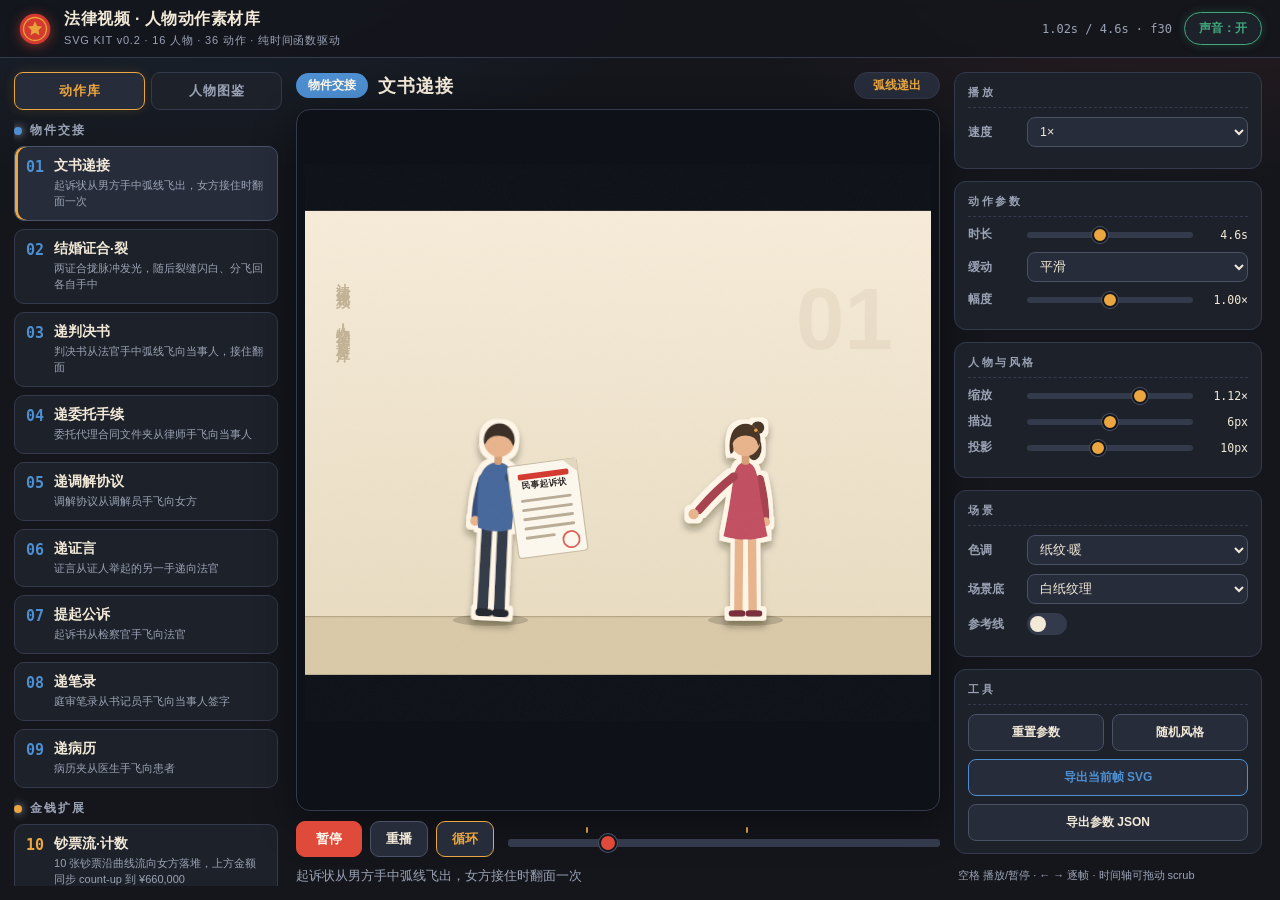
==== index.html @ 163bc9ed "lawyer-svg-kit v0.2: 16 人物 36 动作 + 预览台 + Skill 教学文档 - 极简无表情剪影人物 16 基础 + 14 变体，覆盖 11 个法律业务领域 - 9 个动作工" ====
<!DOCTYPE html>
<html lang="zh-CN">
<head>
<meta charset="UTF-8">
<meta name="viewport" content="width=device-width, initial-scale=1">
<title>法律视频 · 人物动作素材库</title>
<link rel="stylesheet" href="style.css">
</head>
<body>
<header class="top">
  <div class="brand">
    <svg viewBox="0 0 40 40" class="sealIcon" aria-hidden="true">
      <circle cx="20" cy="20" r="18" fill="#d43a2f"/>
      <circle cx="20" cy="20" r="13.5" fill="none" stroke="#e9a13b" stroke-width="1.6"/>
      <path d="M20,11 l2.6,5.4 5.9,.8 -4.3,4.2 1,5.9 -5.2,-2.8 -5.2,2.8 1,-5.9 -4.3,-4.2 5.9,-.8 Z" fill="#e9a13b"/>
    </svg>
    <div>
      <h1>法律视频 · 人物动作素材库</h1>
      <span class="ver">SVG KIT v0.2 · 16 人物 · 36 动作 · 纯时间函数驱动</span>
    </div>
  </div>
  <div class="topRight">
    <span id="readout" class="readout">0.00s · f0</span>
    <button id="soundBtn" class="sound on">声音：开</button>
  </div>
</header>

<main class="layout">
  <div class="libCol">
    <div class="libToggle" role="tablist" aria-label="库模式">
      <button id="modeActs" class="modeBtn on" role="tab">动作库</button>
      <button id="modeChars" class="modeBtn" role="tab">人物图鉴</button>
    </div>
    <aside class="libs" id="libs" aria-label="动作列表"></aside>
  </div>

  <section class="stageWrap">
    <div class="stageHead">
      <span id="catChip" class="catChip">物件交接</span>
      <strong id="actName">文书递接</strong>
      <span id="phaseChip" class="phaseChip"></span>
    </div>
    <div id="variantRow" class="chipRow" hidden></div>
    <div id="charActs" class="chipRow" hidden></div>
    <div class="stageBox">
      <svg id="stage" viewBox="0 60 1080 740" preserveAspectRatio="xMidYMid meet" font-family="'Noto Sans SC','PingFang SC','Microsoft YaHei',sans-serif">
        <defs>
          <linearGradient id="bgGrad" x1="0" y1="0" x2="0" y2="1">
            <stop id="bgStop1" offset="0" stop-color="#f6ecd9"/>
            <stop id="bgStop2" offset="1" stop-color="#e7dabf"/>
          </linearGradient>
          <filter id="cutout" x="-40%" y="-40%" width="180%" height="180%">
            <feMorphology id="cutDilate" in="SourceAlpha" operator="dilate" radius="6" result="d"/>
            <feFlood flood-color="#fff6e8" result="f"/>
            <feComposite in="f" in2="d" operator="in" result="o"/>
            <feDropShadow id="cutShadow" in="o" dx="0" dy="9" stdDeviation="6" flood-color="#1a1408" flood-opacity=".35" result="s"/>
            <feMerge><feMergeNode in="s"/><feMergeNode in="SourceGraphic"/></feMerge>
          </filter>
          <filter id="grain">
            <feTurbulence type="fractalNoise" baseFrequency=".8" numOctaves="2" stitchTiles="stitch"/>
            <feColorMatrix type="saturate" values="0"/>
            <feComponentTransfer><feFuncA type="linear" slope=".07"/></feComponentTransfer>
          </filter>
        </defs>
        <rect id="bgRect" width="1080" height="800" fill="url(#bgGrad)"/>
        <rect id="groundRect" y="700" width="1080" height="100" fill="#d9c9a8"/>
        <line id="groundLine" x1="0" y1="700" x2="1080" y2="700" stroke="#b7a687" stroke-width="2"/>
        <text id="stageVert" x="66" y="104" writing-mode="vertical-rl" font-size="25" font-weight="700" letter-spacing="7" fill="#b7a687" opacity=".8">法律视频 · 人物动作素材库</text>
        <text id="stageNum" x="1014" y="238" text-anchor="end" font-size="150" font-weight="900" fill="#b7a687" opacity=".14">01</text>
        <g id="bgFurn"></g>
        <g id="sceneRoot"></g>
        <g id="guidesLayer" opacity="0">
          <path d="M0,700 H1080 M540,80 V700" stroke="#4d8fd1" stroke-width="1.5" stroke-dasharray="6 8" opacity=".45" fill="none"/>
          <path id="guidePath" fill="none" stroke="#4d8fd1" stroke-width="2.5" stroke-dasharray="10 8" opacity=".8"/>
          <g id="guideCross" stroke="#c25062" stroke-width="2.5" fill="none" opacity=".9"></g>
        </g>
        <rect width="1080" height="800" filter="url(#grain)" opacity=".5" pointer-events="none"/>
      </svg>
    </div>
    <div class="stageFoot">
      <div class="transport">
        <button id="playBtn" class="tbtn primary">暂停</button>
        <button id="restartBtn" class="tbtn">重播</button>
        <button id="loopBtn" class="tbtn on" aria-pressed="true">循环</button>
      </div>
      <div class="scrubWrap">
        <div class="ticks" id="ticks"></div>
        <input id="scrub" type="range" min="0" max="1000" value="0" aria-label="时间轴">
      </div>
    </div>
    <p class="desc" id="actDesc"></p>
  </section>

  <aside class="controls" aria-label="实时参数">
    <div class="ctlGroup">
      <h3>播放</h3>
      <label class="row sel"><span class="lbl">速度</span>
        <select id="speed">
          <option value="0.5">0.5×</option><option value="0.75">0.75×</option>
          <option value="1" selected>1×</option><option value="1.25">1.25×</option>
          <option value="1.5">1.5×</option><option value="2">2×</option>
        </select>
      </label>
    </div>
    <div class="ctlGroup">
      <h3>动作参数</h3>
      <label class="row"><span class="lbl">时长</span><input id="dur" type="range" min="2" max="8" step="0.1"><span class="val" id="durVal"></span></label>
      <label class="row sel"><span class="lbl">缓动</span>
        <select id="ease">
          <option value="smooth">平滑</option><option value="spring">弹性</option>
          <option value="back">回弹</option><option value="linear">线性</option>
        </select>
      </label>
      <label class="row"><span class="lbl">幅度</span><input id="amp" type="range" min="0.4" max="1.6" step="0.05"><span class="val" id="ampVal"></span></label>
    </div>
    <div class="ctlGroup">
      <h3>人物与风格</h3>
      <label class="row"><span class="lbl">缩放</span><input id="scale" type="range" min="0.7" max="1.3" step="0.02"><span class="val" id="scaleVal"></span></label>
      <label class="row"><span class="lbl">描边</span><input id="outline" type="range" min="0" max="12" step="1"><span class="val" id="outlineVal"></span></label>
      <label class="row"><span class="lbl">投影</span><input id="shadow" type="range" min="0" max="24" step="1"><span class="val" id="shadowVal"></span></label>
    </div>
    <div class="ctlGroup">
      <h3>场景</h3>
      <label class="row sel"><span class="lbl">色调</span>
        <select id="theme">
          <option value="cream">纸纹·暖</option><option value="mist">雾青·冷</option><option value="dusk">暮色·深</option>
        </select>
      </label>
      <label class="row sel"><span class="lbl">场景底</span>
        <select id="bg">
          <option value="paper">白纸纹理</option><option value="home">家中·桌</option>
          <option value="court">法庭·席</option><option value="register">登记处</option>
        </select>
      </label>
      <label class="row switchRow"><span class="lbl">参考线</span>
        <span class="switch"><input type="checkbox" id="guides"><i></i></span>
      </label>
    </div>
    <div class="ctlGroup">
      <h3>工具</h3>
      <div class="btnGrid">
        <button id="resetBtn">重置参数</button>
        <button id="randBtn">随机风格</button>
        <button id="exportSvgBtn" class="wide">导出当前帧 SVG</button>
        <button id="exportJsonBtn" class="wide">导出参数 JSON</button>
      </div>
    </div>
    <p class="hint">空格 播放/暂停 · ← → 逐帧 · 时间轴可拖动 scrub<br>刻度标记 = 音效事件点</p>
  </aside>
</main>

<script src="kit.js"></script>
<script src="actions.js"></script>
<script src="app.js"></script>
</body>
</html>
---- style.css ----
:root {
  --ink: #14161c;
  --panel: #1d2129;
  --panel2: #262c3a;
  --line: #333a4b;
  --line2: #4a5266;
  --cream: #f2e9d8;
  --mut: #9aa3b5;
  --seal: #e04a3a;
  --amber: #eba63f;
  --jade: #3fa87c;
  --azure: #4d8fd1;
  --magenta: #c25062;
}
* { box-sizing: border-box; margin: 0; padding: 0; scrollbar-width: thin; scrollbar-color: var(--line2) transparent; }
::-webkit-scrollbar { width: 10px; height: 10px; }
::-webkit-scrollbar-track { background: transparent; }
::-webkit-scrollbar-thumb { background: var(--line); border-radius: 6px; border: 2px solid var(--ink); }
::-webkit-scrollbar-thumb:hover { background: var(--line2); }

html, body { height: 100%; }
body {
  background:
    radial-gradient(900px 420px at 12% -8%, rgba(77, 143, 209, .14), transparent 60%),
    radial-gradient(800px 400px at 92% -6%, rgba(224, 74, 58, .12), transparent 60%),
    var(--ink);
  color: var(--cream);
  font-family: 'Noto Sans SC', 'PingFang SC', 'Microsoft YaHei', sans-serif;
  overflow: hidden;
}
button { font-family: inherit; cursor: pointer; }
:focus-visible { outline: 2px solid var(--amber); outline-offset: 2px; }

.top {
  height: 58px; display: flex; align-items: center; justify-content: space-between;
  padding: 0 18px; border-bottom: 1px solid var(--line);
  background: rgba(20, 22, 28, .9); backdrop-filter: blur(6px);
}
.brand { display: flex; align-items: center; gap: 12px; }
.sealIcon { width: 34px; height: 34px; filter: drop-shadow(0 2px 6px rgba(224, 74, 58, .5)); }
.brand h1 { font-size: 16px; font-weight: 800; letter-spacing: .5px; }
.ver { font-size: 11px; color: var(--mut); letter-spacing: .8px; }
.topRight { display: flex; align-items: center; gap: 12px; }
.readout { font-family: ui-monospace, Consolas, monospace; font-size: 12px; color: var(--mut); min-width: 150px; text-align: right; }
.sound {
  padding: 7px 14px; border-radius: 999px; border: 1px solid var(--line2);
  background: var(--panel); color: var(--mut); font-size: 12px; font-weight: 700;
  transition: all .18s;
}
.sound.on { color: var(--jade); border-color: var(--jade); box-shadow: 0 0 10px rgba(63, 168, 124, .25); }

.layout {
  display: grid; grid-template-columns: 268px minmax(0, 1fr) 312px;
  gap: 14px; padding: 14px; height: calc(100vh - 58px);
}
.libs, .controls { overflow-y: auto; min-height: 0; padding-right: 4px; }
.libCol { display: flex; flex-direction: column; min-height: 0; gap: 10px; }
.libCol .libs { flex: 1; }
.libToggle { display: grid; grid-template-columns: 1fr 1fr; gap: 6px; }
.modeBtn {
  padding: 9px 6px; border-radius: 9px; font-size: 13px; font-weight: 800; letter-spacing: 1px;
  background: var(--panel); border: 1px solid var(--line); color: var(--mut); transition: all .15s;
}
.modeBtn:hover { border-color: var(--line2); color: var(--cream); }
.modeBtn.on { background: var(--panel2); border-color: var(--amber); color: var(--amber); box-shadow: 0 0 12px rgba(235, 166, 63, .15); }

.libHead {
  display: flex; align-items: center; gap: 8px; margin: 12px 0 7px;
  font-size: 12px; font-weight: 800; letter-spacing: 2px; color: var(--mut);
}
.libHead:first-child { margin-top: 2px; }
.dot { width: 8px; height: 8px; border-radius: 50%; box-shadow: 0 0 8px currentColor; }
.actBtn {
  width: 100%; display: flex; gap: 10px; align-items: flex-start; text-align: left;
  padding: 10px 11px; margin-bottom: 8px; border-radius: 10px;
  background: var(--panel); border: 1px solid var(--line); color: var(--cream);
  transition: transform .15s, border-color .15s, background .15s;
}
.actBtn:hover { transform: translateX(3px); border-color: var(--line2); }
.actBtn.on { background: var(--panel2); border-color: var(--line2); box-shadow: inset 3px 0 0 var(--amber); }
.actBtn .num { font-family: ui-monospace, Consolas, monospace; font-size: 15px; font-weight: 800; padding-top: 1px; }
.actBtn .meta { display: flex; flex-direction: column; gap: 3px; min-width: 0; }
.actBtn strong { font-size: 13.5px; font-weight: 700; }
.actBtn small { font-size: 11px; color: var(--mut); line-height: 1.45; }
.vcount { font-style: normal; font-size: 10.5px; font-weight: 800; color: var(--amber); margin-left: 6px; vertical-align: 1px; }

.chipRow { display: flex; align-items: center; flex-wrap: wrap; gap: 7px; }
.chipRow[hidden] { display: none; }
.rowLbl { font-size: 11px; font-weight: 800; letter-spacing: 2px; color: var(--mut); margin-right: 2px; }
.rowNone { font-size: 11.5px; color: var(--mut); }
.pill {
  padding: 5px 13px; border-radius: 999px; font-size: 12px; font-weight: 700;
  background: var(--panel); border: 1px solid var(--line2); color: var(--cream); transition: all .15s;
}
.pill:hover { border-color: var(--amber); color: var(--amber); transform: translateY(-1px); }
.pill.on { background: var(--amber); border-color: var(--amber); color: var(--ink); }
.pill.act { border-color: var(--azure); color: var(--azure); }
.pill.act:hover { background: rgba(77, 143, 209, .14); color: var(--azure); }

.stageWrap { display: flex; flex-direction: column; min-width: 0; min-height: 0; gap: 10px; }
.stageHead { display: flex; align-items: center; gap: 10px; }
.catChip { padding: 4px 12px; border-radius: 999px; font-size: 12px; font-weight: 800; color: #fff8ec; }
.stageHead strong { font-size: 18px; font-weight: 800; letter-spacing: 1px; }
.phaseChip {
  margin-left: auto; padding: 4px 12px; border-radius: 999px;
  background: var(--panel2); border: 1px solid var(--line); color: var(--amber);
  font-size: 12px; font-weight: 700; min-width: 86px; text-align: center;
}
.stageBox {
  flex: 1; min-height: 0; display: grid; place-items: center;
  background: #0e1118; border: 1px solid var(--line); border-radius: 14px; padding: 8px;
  box-shadow: 0 12px 40px rgba(0, 0, 0, .45);
}
.stageBox svg { width: 100%; height: 100%; display: block; border-radius: 8px; }
.stageFoot { display: flex; align-items: center; gap: 14px; }
.transport { display: flex; gap: 8px; }
.tbtn {
  padding: 8px 15px; border-radius: 9px; font-size: 13px; font-weight: 700;
  background: var(--panel2); border: 1px solid var(--line2); color: var(--cream);
  transition: all .15s;
}
.tbtn:hover { border-color: var(--amber); }
.tbtn.primary { background: var(--seal); border-color: var(--seal); color: #fff8ec; min-width: 66px; }
.tbtn.primary.paused { background: var(--jade); border-color: var(--jade); }
.tbtn.on { color: var(--amber); border-color: var(--amber); }
.scrubWrap { position: relative; flex: 1; padding-top: 6px; }
.ticks { position: absolute; left: 0; right: 0; top: 0; height: 6px; pointer-events: none; }
.ticks span { position: absolute; top: 0; width: 2px; height: 6px; background: var(--amber); border-radius: 1px; opacity: .85; }
.desc { font-size: 12.5px; color: var(--mut); line-height: 1.5; }

input[type="range"] {
  -webkit-appearance: none; appearance: none; width: 100%; height: 6px;
  background: var(--line); border-radius: 3px; outline-offset: 4px;
}
input[type="range"]::-webkit-slider-thumb {
  -webkit-appearance: none; width: 16px; height: 16px; border-radius: 50%;
  background: var(--amber); border: 2px solid var(--ink);
  box-shadow: 0 0 0 1px var(--line2); cursor: grab; transition: transform .12s;
}
input[type="range"]::-webkit-slider-thumb:hover { transform: scale(1.2); }
input[type="range"]::-moz-range-thumb {
  width: 14px; height: 14px; border-radius: 50%; background: var(--amber);
  border: 2px solid var(--ink); cursor: grab;
}
input[type="range"]::-moz-range-track { height: 6px; background: var(--line); border-radius: 3px; }
#scrub { height: 8px; }
#scrub::-webkit-slider-thumb { width: 18px; height: 18px; background: var(--seal); }

.controls { display: flex; flex-direction: column; gap: 12px; }
.ctlGroup { background: var(--panel); border: 1px solid var(--line); border-radius: 12px; padding: 12px 13px; }
.ctlGroup h3 {
  font-size: 11px; font-weight: 800; letter-spacing: 2.5px; color: var(--mut);
  margin-bottom: 9px; padding-bottom: 7px; border-bottom: 1px dashed var(--line);
}
.row { display: grid; grid-template-columns: 50px 1fr 46px; gap: 9px; align-items: center; margin: 9px 0; }
.row.sel { grid-template-columns: 50px 1fr; }
.row.switchRow { grid-template-columns: 50px 1fr; }
.lbl { font-size: 12px; color: var(--mut); font-weight: 600; }
.val { font-size: 11.5px; color: var(--cream); text-align: right; font-family: ui-monospace, Consolas, monospace; }
select {
  background: var(--panel2); border: 1px solid var(--line2); color: var(--cream);
  border-radius: 8px; padding: 6px 8px; font-size: 12.5px; font-family: inherit; width: 100%;
}
select:hover { border-color: var(--amber); }
.switch { position: relative; display: inline-block; width: 40px; height: 22px; justify-self: start; }
.switch input { position: absolute; opacity: 0; width: 100%; height: 100%; cursor: pointer; z-index: 2; margin: 0; }
.switch i {
  position: absolute; inset: 0; border-radius: 11px; background: var(--line);
  transition: background .18s;
}
.switch i::after {
  content: ''; position: absolute; top: 3px; left: 3px; width: 16px; height: 16px;
  border-radius: 50%; background: var(--cream); transition: transform .18s;
}
.switch input:checked + i { background: var(--jade); }
.switch input:checked + i::after { transform: translateX(18px); }
.btnGrid { display: grid; grid-template-columns: 1fr 1fr; gap: 8px; }
.btnGrid button {
  padding: 9px 6px; border-radius: 8px; font-size: 12px; font-weight: 700;
  background: var(--panel2); border: 1px solid var(--line2); color: var(--cream);
  transition: all .15s;
}
.btnGrid button:hover { border-color: var(--amber); color: var(--amber); transform: translateY(-1px); }
.btnGrid .wide { grid-column: 1 / -1; }
#exportSvgBtn { border-color: var(--azure); color: var(--azure); }
#exportSvgBtn:hover { background: rgba(77, 143, 209, .12); }
.hint { font-size: 11px; color: var(--mut); line-height: 1.7; padding: 0 4px 8px; }

@media (max-width: 1180px) {
  body { overflow: auto; }
  .layout { grid-template-columns: 1fr; height: auto; }
  .stageWrap { order: 1; }
  .libCol { order: 2; }
  .libs { display: grid; grid-template-columns: repeat(auto-fill, minmax(230px, 1fr)); gap: 0 10px; overflow: visible; }
  .libHead { grid-column: 1 / -1; }
  .controls { order: 3; display: grid; grid-template-columns: 1fr 1fr; align-items: start; overflow: visible; }
  .hint { grid-column: 1 / -1; }
  .stageBox { aspect-ratio: 1080 / 800; flex: none; }
}
@media (max-width: 640px) {
  .controls { grid-template-columns: 1fr; }
  .brand h1 { font-size: 13px; }
  .ver { display: none; }
  .readout { display: none; }
  .stageFoot { flex-wrap: wrap; }
  .scrubWrap { flex-basis: 100%; }
}
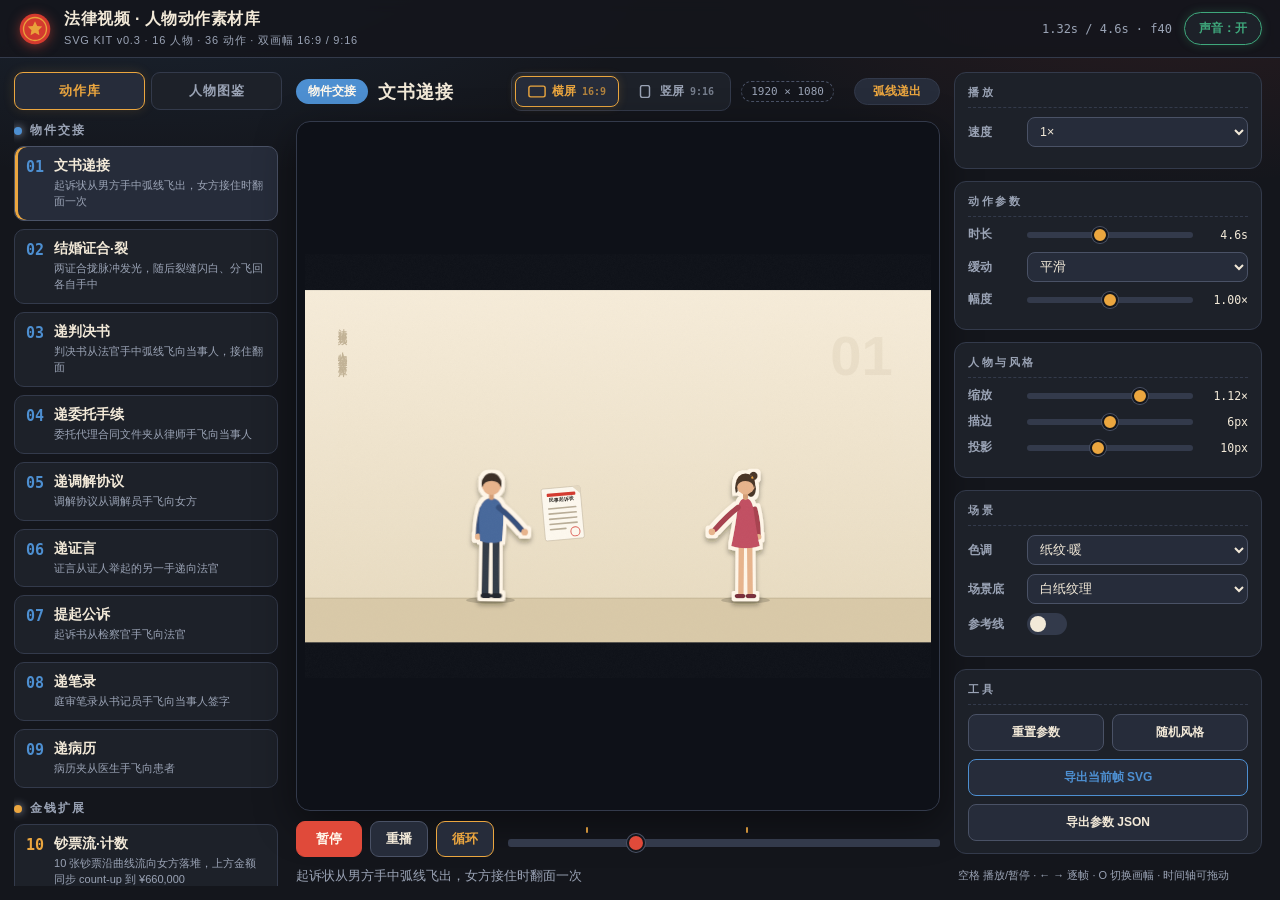
==== commit 614c7d85: "lawyer-svg-kit v0.3: 双画幅 16:9 / 9:16 生成 - 设计空间 1080×800 经 X/Yg/Ys 自动映射到横屏 1920×1080 与竖屏 1080×1920，  " ====
--- a/index.html
+++ b/index.html
@@ -16,7 +16,7 @@
     </svg>
     <div>
       <h1>法律视频 · 人物动作素材库</h1>
-      <span class="ver">SVG KIT v0.2 · 16 人物 · 36 动作 · 纯时间函数驱动</span>
+      <span class="ver">SVG KIT v0.3 · 16 人物 · 36 动作 · 双画幅 16:9 / 9:16</span>
     </div>
   </div>
   <div class="topRight">
@@ -38,12 +38,23 @@
     <div class="stageHead">
       <span id="catChip" class="catChip">物件交接</span>
       <strong id="actName">文书递接</strong>
+      <div class="orientToggle" role="tablist" aria-label="画幅">
+        <button id="orientLand" class="orientBtn on" role="tab" aria-selected="true">
+          <svg viewBox="0 0 20 14" aria-hidden="true"><rect x="1" y="1" width="18" height="12" rx="2" fill="none" stroke="currentColor" stroke-width="1.6"/></svg>
+          横屏<span class="ratio">16:9</span>
+        </button>
+        <button id="orientPort" class="orientBtn" role="tab" aria-selected="false">
+          <svg viewBox="0 0 20 14" aria-hidden="true"><rect x="5" y="0.5" width="10" height="13" rx="2" fill="none" stroke="currentColor" stroke-width="1.6"/></svg>
+          竖屏<span class="ratio">9:16</span>
+        </button>
+      </div>
+      <span id="canvasBadge" class="canvasBadge">1920 × 1080</span>
       <span id="phaseChip" class="phaseChip"></span>
     </div>
     <div id="variantRow" class="chipRow" hidden></div>
     <div id="charActs" class="chipRow" hidden></div>
     <div class="stageBox">
-      <svg id="stage" viewBox="0 60 1080 740" preserveAspectRatio="xMidYMid meet" font-family="'Noto Sans SC','PingFang SC','Microsoft YaHei',sans-serif">
+      <svg id="stage" viewBox="0 0 1920 1080" preserveAspectRatio="xMidYMid meet" font-family="'Noto Sans SC','PingFang SC','Microsoft YaHei',sans-serif">
         <defs>
           <linearGradient id="bgGrad" x1="0" y1="0" x2="0" y2="1">
             <stop id="bgStop1" offset="0" stop-color="#f6ecd9"/>
@@ -62,19 +73,19 @@
             <feComponentTransfer><feFuncA type="linear" slope=".07"/></feComponentTransfer>
           </filter>
         </defs>
-        <rect id="bgRect" width="1080" height="800" fill="url(#bgGrad)"/>
-        <rect id="groundRect" y="700" width="1080" height="100" fill="#d9c9a8"/>
-        <line id="groundLine" x1="0" y1="700" x2="1080" y2="700" stroke="#b7a687" stroke-width="2"/>
-        <text id="stageVert" x="66" y="104" writing-mode="vertical-rl" font-size="25" font-weight="700" letter-spacing="7" fill="#b7a687" opacity=".8">法律视频 · 人物动作素材库</text>
-        <text id="stageNum" x="1014" y="238" text-anchor="end" font-size="150" font-weight="900" fill="#b7a687" opacity=".14">01</text>
+        <rect id="bgRect" width="1920" height="1080" fill="url(#bgGrad)"/>
+        <rect id="groundRect" y="945" width="1920" height="135" fill="#d9c9a8"/>
+        <line id="groundLine" x1="0" y1="945" x2="1920" y2="945" stroke="#b7a687" stroke-width="2"/>
+        <text id="stageVert" x="117" y="96" writing-mode="vertical-rl" font-size="28.8" font-weight="700" letter-spacing="7" fill="#b7a687" opacity=".8">法律视频 · 人物动作素材库</text>
+        <text id="stageNum" x="1803" y="259" text-anchor="end" font-size="172.5" font-weight="900" fill="#b7a687" opacity=".14">01</text>
         <g id="bgFurn"></g>
         <g id="sceneRoot"></g>
         <g id="guidesLayer" opacity="0">
-          <path d="M0,700 H1080 M540,80 V700" stroke="#4d8fd1" stroke-width="1.5" stroke-dasharray="6 8" opacity=".45" fill="none"/>
+          <path id="guideBase" d="M0,945 H1920 M960,-15 V945" stroke="#4d8fd1" stroke-width="1.5" stroke-dasharray="6 8" opacity=".45" fill="none"/>
           <path id="guidePath" fill="none" stroke="#4d8fd1" stroke-width="2.5" stroke-dasharray="10 8" opacity=".8"/>
           <g id="guideCross" stroke="#c25062" stroke-width="2.5" fill="none" opacity=".9"></g>
         </g>
-        <rect width="1080" height="800" filter="url(#grain)" opacity=".5" pointer-events="none"/>
+        <rect id="grainRect" width="1920" height="1080" filter="url(#grain)" opacity=".5" pointer-events="none"/>
       </svg>
     </div>
     <div class="stageFoot">
@@ -145,7 +156,7 @@
         <button id="exportJsonBtn" class="wide">导出参数 JSON</button>
       </div>
     </div>
-    <p class="hint">空格 播放/暂停 · ← → 逐帧 · 时间轴可拖动 scrub<br>刻度标记 = 音效事件点</p>
+    <p class="hint">空格 播放/暂停 · ← → 逐帧 · O 切换画幅 · 时间轴可拖动 scrub<br>刻度标记 = 音效事件点</p>
   </aside>
 </main>
 
--- a/style.css
+++ b/style.css
@@ -30,6 +30,9 @@
 }
 button { font-family: inherit; cursor: pointer; }
 :focus-visible { outline: 2px solid var(--amber); outline-offset: 2px; }
+@media (prefers-reduced-motion: reduce) {
+  * { transition: none !important; animation: none !important; }
+}
 
 .top {
   height: 58px; display: flex; align-items: center; justify-content: space-between;
@@ -98,11 +101,28 @@
 .pill.act:hover { background: rgba(77, 143, 209, .14); color: var(--azure); }
 
 .stageWrap { display: flex; flex-direction: column; min-width: 0; min-height: 0; gap: 10px; }
-.stageHead { display: flex; align-items: center; gap: 10px; }
+.stageHead { display: flex; align-items: center; gap: 10px; flex-wrap: wrap; }
 .catChip { padding: 4px 12px; border-radius: 999px; font-size: 12px; font-weight: 800; color: #fff8ec; }
 .stageHead strong { font-size: 18px; font-weight: 800; letter-spacing: 1px; }
+.orientToggle {
+  display: flex; gap: 4px; margin-left: auto; padding: 3px;
+  background: var(--panel); border: 1px solid var(--line); border-radius: 10px;
+}
+.orientBtn {
+  display: flex; align-items: center; gap: 6px; padding: 6px 12px; border-radius: 8px;
+  border: 1px solid transparent; background: transparent; color: var(--mut);
+  font-size: 12px; font-weight: 800; transition: all .15s;
+}
+.orientBtn svg { width: 18px; height: 13px; flex: none; }
+.orientBtn .ratio { font-size: 10px; opacity: .7; font-family: ui-monospace, Consolas, monospace; }
+.orientBtn:hover { color: var(--cream); }
+.orientBtn.on { background: var(--panel2); border-color: var(--amber); color: var(--amber); box-shadow: 0 0 10px rgba(235, 166, 63, .18); }
+.canvasBadge {
+  font-family: ui-monospace, Consolas, monospace; font-size: 11px; color: var(--mut);
+  border: 1px dashed var(--line2); padding: 3px 9px; border-radius: 999px; white-space: nowrap;
+}
 .phaseChip {
-  margin-left: auto; padding: 4px 12px; border-radius: 999px;
+  margin-left: 10px; padding: 4px 12px; border-radius: 999px;
   background: var(--panel2); border: 1px solid var(--line); color: var(--amber);
   font-size: 12px; font-weight: 700; min-width: 86px; text-align: center;
 }
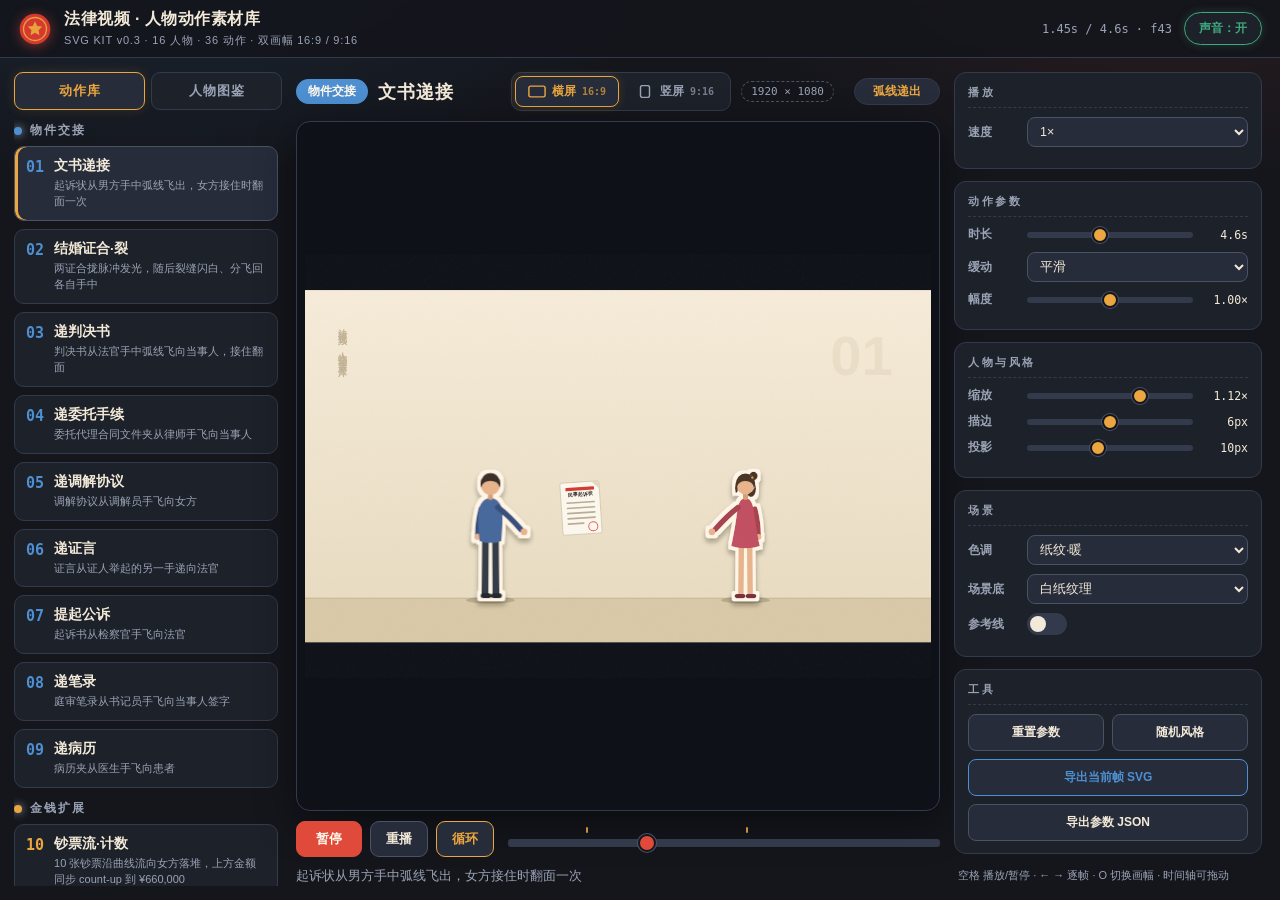
==== commit 14a38de0: "lawyer-svg-kit v0.3.1: 画幅改为项目级单选 律师自选横屏 16:9 或竖屏 9:16，只生成选中画幅： - 选择自动保存（localStorage），重开页面沿用；重置参数/随机" ====
--- a/index.html
+++ b/index.html
@@ -38,7 +38,7 @@
     <div class="stageHead">
       <span id="catChip" class="catChip">物件交接</span>
       <strong id="actName">文书递接</strong>
-      <div class="orientToggle" role="tablist" aria-label="画幅">
+      <div class="orientToggle" role="tablist" aria-label="画幅" title="项目画幅·单选：选定后自动保存，导出跟随；重置/随机不改变">
         <button id="orientLand" class="orientBtn on" role="tab" aria-selected="true">
           <svg viewBox="0 0 20 14" aria-hidden="true"><rect x="1" y="1" width="18" height="12" rx="2" fill="none" stroke="currentColor" stroke-width="1.6"/></svg>
           横屏<span class="ratio">16:9</span>
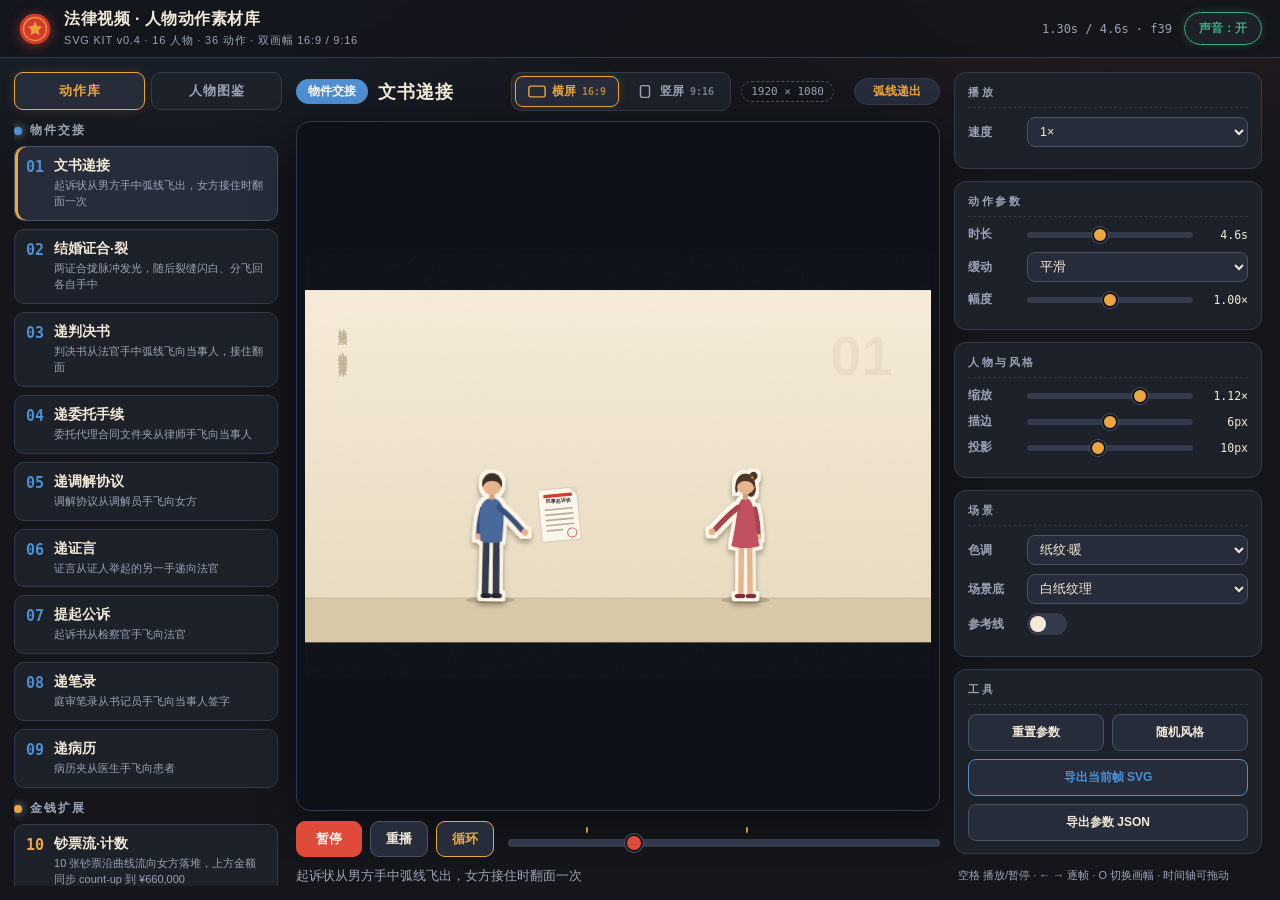
==== commit 0415b124: "lawyer-svg-kit v0.4: 合并 lawyer-video 整片流程，资产层+制作层一站式 Skill - 新增制作层：workflow/narrative/remotion/camer" ====
--- a/index.html
+++ b/index.html
@@ -16,7 +16,7 @@
     </svg>
     <div>
       <h1>法律视频 · 人物动作素材库</h1>
-      <span class="ver">SVG KIT v0.3 · 16 人物 · 36 动作 · 双画幅 16:9 / 9:16</span>
+      <span class="ver">SVG KIT v0.4 · 16 人物 · 36 动作 · 双画幅 16:9 / 9:16</span>
     </div>
   </div>
   <div class="topRight">
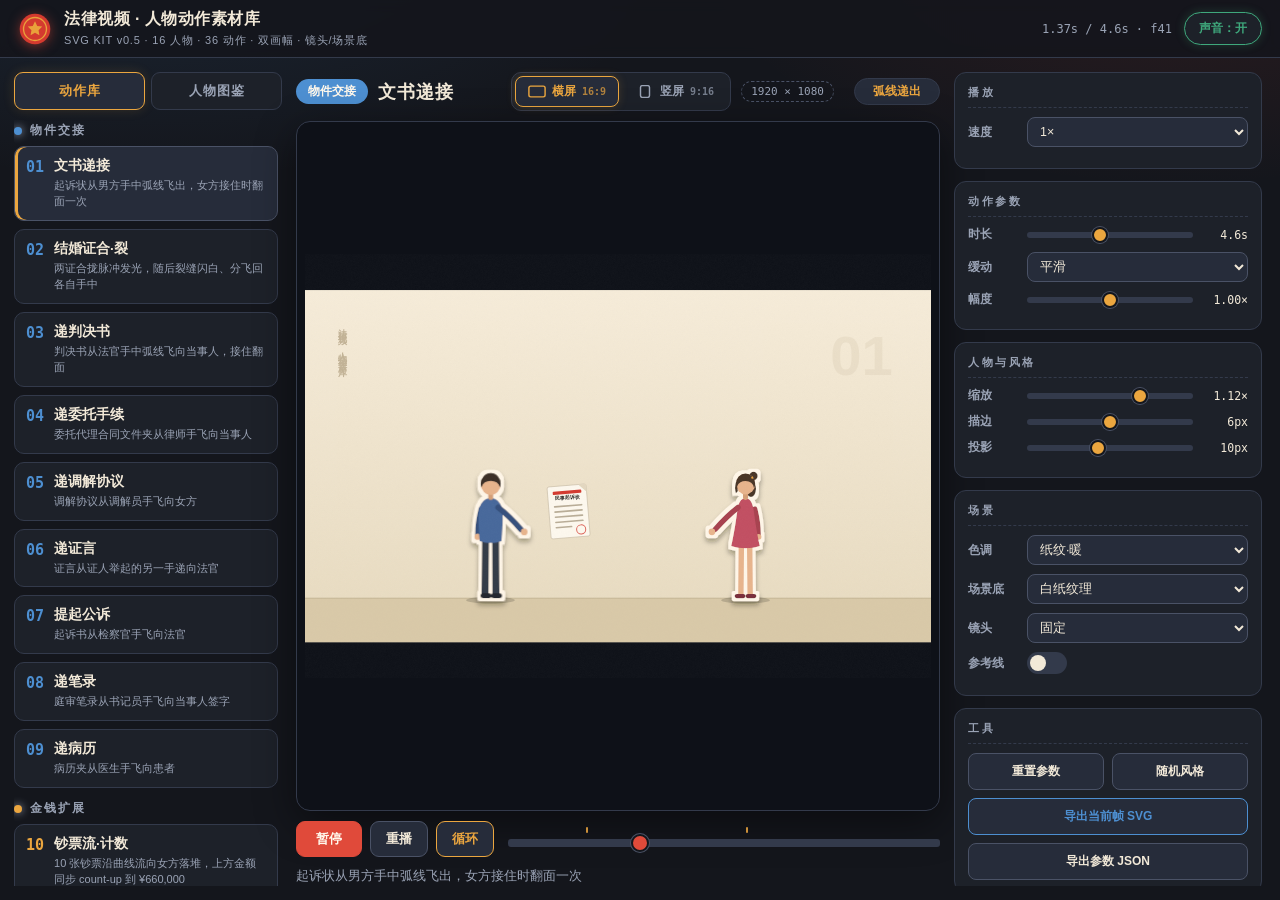
==== commit fe0b4ebb: "lawyer-svg-kit v0.5: 零依赖整片管线 + 镜头/场景底/音效，数字与动感写成可执行门禁 - 新增 camera.js（push/hold/impact/pan/breathe + " ====
--- a/index.html
+++ b/index.html
@@ -16,7 +16,7 @@
     </svg>
     <div>
       <h1>法律视频 · 人物动作素材库</h1>
-      <span class="ver">SVG KIT v0.4 · 16 人物 · 36 动作 · 双画幅 16:9 / 9:16</span>
+      <span class="ver">SVG KIT v0.5 · 16 人物 · 36 动作 · 双画幅 · 镜头/场景底</span>
     </div>
   </div>
   <div class="topRight">
@@ -74,16 +74,18 @@
           </filter>
         </defs>
         <rect id="bgRect" width="1920" height="1080" fill="url(#bgGrad)"/>
-        <rect id="groundRect" y="945" width="1920" height="135" fill="#d9c9a8"/>
-        <line id="groundLine" x1="0" y1="945" x2="1920" y2="945" stroke="#b7a687" stroke-width="2"/>
         <text id="stageVert" x="117" y="96" writing-mode="vertical-rl" font-size="28.8" font-weight="700" letter-spacing="7" fill="#b7a687" opacity=".8">法律视频 · 人物动作素材库</text>
         <text id="stageNum" x="1803" y="259" text-anchor="end" font-size="172.5" font-weight="900" fill="#b7a687" opacity=".14">01</text>
-        <g id="bgFurn"></g>
-        <g id="sceneRoot"></g>
-        <g id="guidesLayer" opacity="0">
-          <path id="guideBase" d="M0,945 H1920 M960,-15 V945" stroke="#4d8fd1" stroke-width="1.5" stroke-dasharray="6 8" opacity=".45" fill="none"/>
-          <path id="guidePath" fill="none" stroke="#4d8fd1" stroke-width="2.5" stroke-dasharray="10 8" opacity=".8"/>
-          <g id="guideCross" stroke="#c25062" stroke-width="2.5" fill="none" opacity=".9"></g>
+        <g id="camWorld">
+          <rect id="groundRect" y="945" width="1920" height="135" fill="#d9c9a8"/>
+          <line id="groundLine" x1="0" y1="945" x2="1920" y2="945" stroke="#b7a687" stroke-width="2"/>
+          <g id="bgFurn"></g>
+          <g id="sceneRoot"></g>
+          <g id="guidesLayer" opacity="0">
+            <path id="guideBase" d="M0,945 H1920 M960,-15 V945" stroke="#4d8fd1" stroke-width="1.5" stroke-dasharray="6 8" opacity=".45" fill="none"/>
+            <path id="guidePath" fill="none" stroke="#4d8fd1" stroke-width="2.5" stroke-dasharray="10 8" opacity=".8"/>
+            <g id="guideCross" stroke="#c25062" stroke-width="2.5" fill="none" opacity=".9"></g>
+          </g>
         </g>
         <rect id="grainRect" width="1920" height="1080" filter="url(#grain)" opacity=".5" pointer-events="none"/>
       </svg>
@@ -141,6 +143,14 @@
         <select id="bg">
           <option value="paper">白纸纹理</option><option value="home">家中·桌</option>
           <option value="court">法庭·席</option><option value="register">登记处</option>
+          <option value="office">办公室·柜</option><option value="warehouse">仓库·货架</option>
+        </select>
+      </label>
+      <label class="row sel"><span class="lbl">镜头</span>
+        <select id="camera">
+          <option value="off">固定</option><option value="push">全程推进</option>
+          <option value="hold">推近停留</option><option value="impact">冲击</option>
+          <option value="pan">横移</option><option value="breathe">呼吸</option>
         </select>
       </label>
       <label class="row switchRow"><span class="lbl">参考线</span>
@@ -161,6 +171,7 @@
 </main>
 
 <script src="kit.js"></script>
+<script src="camera.js"></script>
 <script src="actions.js"></script>
 <script src="app.js"></script>
 </body>
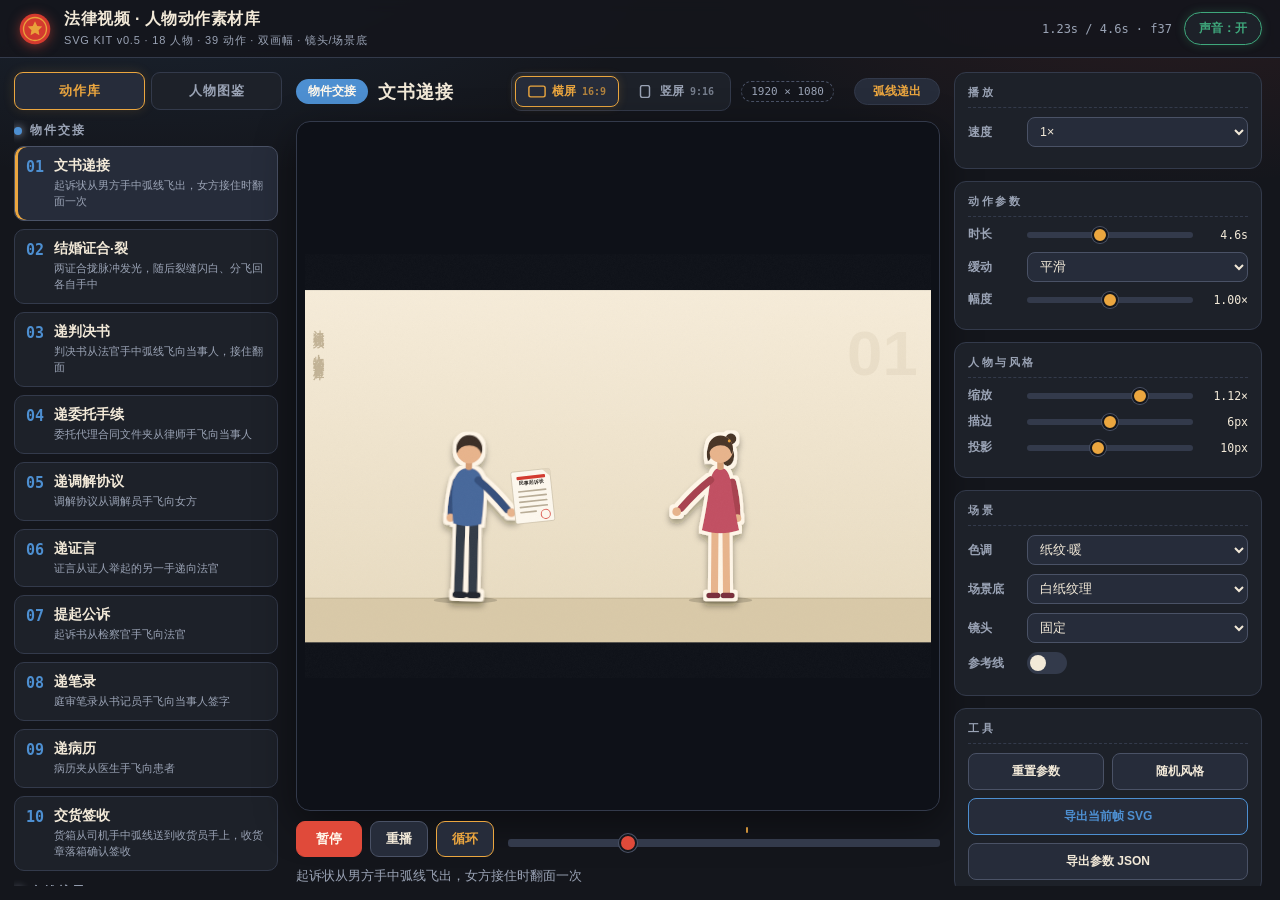
==== commit 205a01a1: "收编交付链路案件包：司机/收货员 + 送货单/收货章/木箱 + goods-handoff/sign-deny/lineup（18 人物·39 动作）；适配 v0.12 音效/字号规范，重叠门禁布局修" ====
--- a/index.html
+++ b/index.html
@@ -16,7 +16,7 @@
     </svg>
     <div>
       <h1>法律视频 · 人物动作素材库</h1>
-      <span class="ver">SVG KIT v0.5 · 16 人物 · 36 动作 · 双画幅 · 镜头/场景底</span>
+      <span class="ver">SVG KIT v0.5 · 18 人物 · 39 动作 · 双画幅 · 镜头/场景底</span>
     </div>
   </div>
   <div class="topRight">
